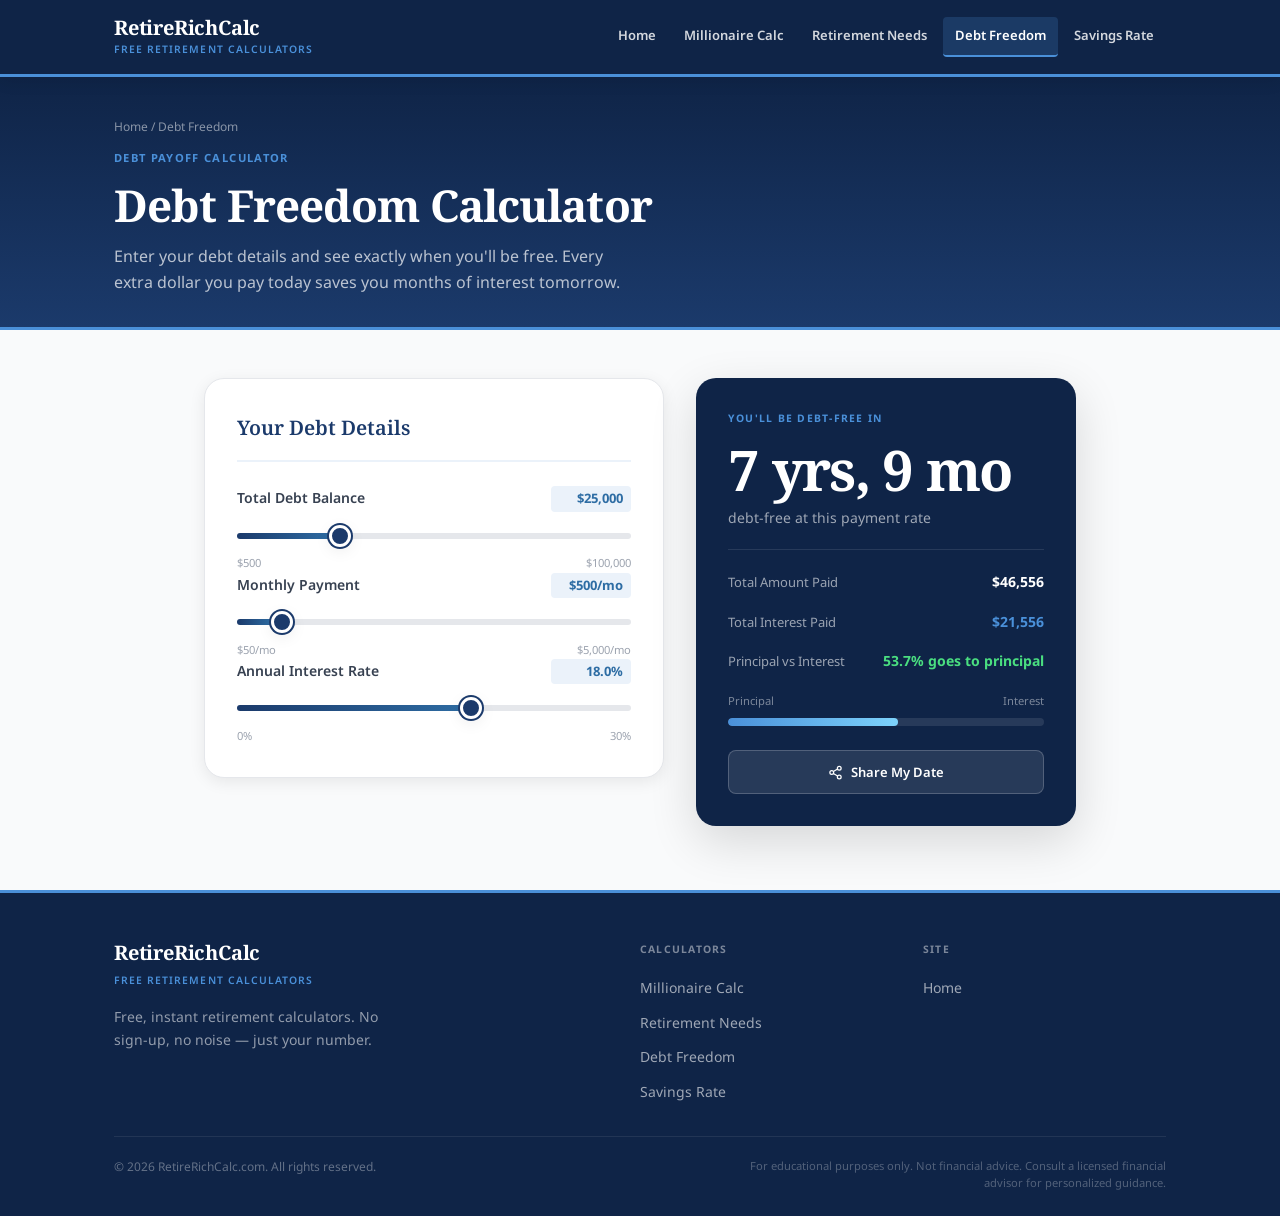
==== debt-freedom/index.html @ 18fa4be6 "Initial commit: RetireRichCalc.com production site - Homepage with Millionaire Calculator (featured)" ====
<!DOCTYPE html>
<html lang="en">
<head>
  <meta charset="UTF-8">
  <meta name="viewport" content="width=device-width, initial-scale=1.0">
  <title>Debt Freedom Calculator | RetireRichCalc</title>
  <meta name="description" content="Find out exactly when you'll be debt-free and how much interest you'll save. Free debt payoff calculator with live results.">
  <meta name="theme-color" content="#0F2447">
  <link rel="canonical" href="https://retirerichcalc.com/debt-freedom/">
  <link rel="alternate" hreflang="en" href="https://retirerichcalc.com/debt-freedom/">
  <link rel="alternate" hreflang="x-default" href="https://retirerichcalc.com/debt-freedom/">
  <meta property="og:type"        content="website">
  <meta property="og:title"       content="Debt Freedom Calculator | RetireRichCalc">
  <meta property="og:description" content="See exactly when you'll be debt-free and how much interest you'll save.">
  <meta property="og:url"         content="https://retirerichcalc.com/debt-freedom/">
  <link rel="preconnect" href="https://fonts.googleapis.com">
  <link rel="preconnect" href="https://fonts.gstatic.com" crossorigin>
  <link href="https://fonts.googleapis.com/css2?family=Noto+Serif:wght@400;600;700&family=Noto+Sans:wght@400;500;600;700&display=swap" rel="stylesheet">
  <link rel="stylesheet" href="/assets/css/main.css">
  <link rel="icon" type="image/svg+xml" href="data:image/svg+xml,%3Csvg xmlns='http://www.w3.org/2000/svg' viewBox='0 0 32 32'%3E%3Crect width='32' height='32' rx='6' fill='%230F2447'/%3E%3Ctext x='16' y='23' font-family='serif' font-size='20' font-weight='bold' fill='white' text-anchor='middle'%3E%24%3C/text%3E%3C/svg%3E">
  <script async src="https://pagead2.googlesyndication.com/pagead/js/adsbygoogle.js?client=ca-pub-4785900830813173" crossorigin="anonymous"></script>
  <script type="application/ld+json">
  {"@context":"https://schema.org","@type":"WebApplication","name":"Debt Freedom Calculator — RetireRichCalc","url":"https://retirerichcalc.com/debt-freedom/","description":"Calculate when you'll be debt-free and how much interest you'll pay.","applicationCategory":"FinanceApplication","operatingSystem":"Any","offers":{"@type":"Offer","price":"0","priceCurrency":"USD"}}
  </script>
</head>
<body>

<a href="#main" class="skip-link">Skip to calculator</a>

<header class="site-header" role="banner">
  <div class="header-inner">
    <a href="/" class="site-logo" aria-label="RetireRichCalc — Home">
      <span class="logo-text">RetireRichCalc</span>
      <span class="logo-sub">Free Retirement Calculators</span>
    </a>
    <button class="nav-toggle" aria-label="Open navigation" aria-expanded="false">
      <span></span><span></span><span></span>
    </button>
    <nav class="site-nav" role="navigation" aria-label="Main navigation">
      <a href="/"                  class="nav-link">Home</a>
      <a href="/millionaire/"      class="nav-link">Millionaire Calc</a>
      <a href="/retirement-needs/" class="nav-link">Retirement Needs</a>
      <a href="/debt-freedom/"     class="nav-link active">Debt Freedom</a>
      <a href="/savings-rate/"     class="nav-link">Savings Rate</a>
    </nav>
  </div>
</header>

<main id="main">

  <div class="page-header">
    <div class="page-header-inner">
      <div class="page-breadcrumb"><a href="/">Home</a> / Debt Freedom</div>
      <div class="page-eyebrow">Debt Payoff Calculator</div>
      <h1 class="page-title">Debt Freedom Calculator</h1>
      <p class="page-desc">Enter your debt details and see exactly when you'll be free. Every extra dollar you pay today saves you months of interest tomorrow.</p>
    </div>
  </div>

  <section class="calc-section" aria-label="Debt Freedom Calculator">
    <div class="calc-wrap">
      <div class="calc-grid">

        <div class="calc-inputs" role="form" aria-label="Calculator inputs">
          <h2 class="calc-inputs-heading">Your Debt Details</h2>

          <div class="input-group">
            <div class="input-row">
              <label class="input-label-text" for="totalDebt">Total Debt Balance</label>
              <span class="input-value-display" id="dTotalDebt">$25,000</span>
            </div>
            <div class="slider-wrap">
              <input type="range" id="totalDebt" min="500" max="100000" step="500" value="25000" aria-label="Total debt balance">
            </div>
            <div class="slider-minmax"><span class="slider-min">$500</span><span class="slider-max">$100,000</span></div>
          </div>

          <div class="input-group">
            <div class="input-row">
              <label class="input-label-text" for="monthlyPayment">Monthly Payment</label>
              <span class="input-value-display" id="dMonthlyPayment">$500/mo</span>
            </div>
            <div class="slider-wrap">
              <input type="range" id="monthlyPayment" min="50" max="5000" step="50" value="500" aria-label="Monthly payment">
            </div>
            <div class="slider-minmax"><span class="slider-min">$50/mo</span><span class="slider-max">$5,000/mo</span></div>
          </div>

          <div class="input-group">
            <div class="input-row">
              <label class="input-label-text" for="annualRate">Annual Interest Rate</label>
              <span class="input-value-display" id="dAnnualRate">18.0%</span>
            </div>
            <div class="slider-wrap">
              <input type="range" id="annualRate" min="0" max="30" step="0.5" value="18" aria-label="Annual interest rate">
            </div>
            <div class="slider-minmax"><span class="slider-min">0%</span><span class="slider-max">30%</span></div>
          </div>

        </div>

        <div class="calc-results" aria-live="polite" aria-label="Results">
          <div class="result-eyebrow">You'll be debt-free in</div>
          <div class="result-primary">
            <div class="result-number" id="rMonths">—</div>
            <div class="result-sub"    id="rSub">at this payment rate</div>
          </div>
          <div class="result-divider"></div>
          <div class="result-stats">
            <div class="stat-row">
              <span class="stat-label">Total Amount Paid</span>
              <span class="stat-value" id="rTotalPaid">—</span>
            </div>
            <div class="stat-row">
              <span class="stat-label">Total Interest Paid</span>
              <span class="stat-value accent" id="rInterest">—</span>
            </div>
            <div class="stat-row">
              <span class="stat-label">Principal vs Interest</span>
              <span class="stat-value green" id="rSavings">—</span>
            </div>
          </div>
          <div class="result-bar-section">
            <div class="result-bar-labels"><span>Principal</span><span>Interest</span></div>
            <div class="result-bar-track"><div class="result-bar-fill" id="rBar" style="width:50%"></div></div>
          </div>
          <button class="btn-share" onclick="shareDebt()" aria-label="Share your result">
            <svg width="15" height="15" viewBox="0 0 24 24" fill="none" stroke="currentColor" stroke-width="2" aria-hidden="true">
              <circle cx="18" cy="5" r="3"/><circle cx="6" cy="12" r="3"/><circle cx="18" cy="19" r="3"/>
              <line x1="8.59" y1="13.51" x2="15.42" y2="17.49"/><line x1="15.41" y1="6.51" x2="8.59" y2="10.49"/>
            </svg>
            Share My Date
          </button>
        </div>

      </div>
    </div>
  </section>

</main>

<footer class="site-footer" role="contentinfo">
  <div class="footer-inner">
    <div class="footer-grid">
      <div>
        <div class="footer-logo">
          <span class="logo-text">RetireRichCalc</span>
          <span class="logo-sub" style="display:block;margin-top:4px;">Free Retirement Calculators</span>
        </div>
        <p class="footer-desc">Free, instant retirement calculators. No sign-up, no noise — just your number.</p>
      </div>
      <div>
        <div class="footer-col-title">Calculators</div>
        <ul class="footer-links">
          <li><a href="/millionaire/">Millionaire Calc</a></li>
          <li><a href="/retirement-needs/">Retirement Needs</a></li>
          <li><a href="/debt-freedom/">Debt Freedom</a></li>
          <li><a href="/savings-rate/">Savings Rate</a></li>
        </ul>
      </div>
      <div>
        <div class="footer-col-title">Site</div>
        <ul class="footer-links"><li><a href="/">Home</a></li></ul>
      </div>
    </div>
    <div class="footer-bottom">
      <div class="footer-copyright">&copy; 2026 RetireRichCalc.com. All rights reserved.</div>
      <p class="footer-disclaimer">For educational purposes only. Not financial advice. Consult a licensed financial advisor for personalized guidance.</p>
    </div>
  </div>
</footer>

<div id="rrc-toast" class="toast" role="status" aria-live="polite"></div>
<script src="/assets/js/shared.js"></script>
<script src="/assets/js/debt.js"></script>
</body>
</html>
---- assets/css/main.css ----
/* ============================================================
   RetireRichCalc — main.css
   Design system: DESIGN.md
   Fonts: Noto Serif (headings) + Noto Sans (body)
   ============================================================ */

@import url('https://fonts.googleapis.com/css2?family=Noto+Serif:wght@400;600;700&family=Noto+Sans:wght@400;500;600;700&display=swap');

/* ── Design Tokens ── */
:root {
  --color-navy-dark:  #0F2447;
  --color-navy:       #1B3A6B;
  --color-blue:       #2E6DA4;
  --color-blue-light: #4A90D9;
  --color-blue-pale:  #EBF2FA;
  --color-blue-faint: #F4F8FD;
  --color-red:        #C41230;
  --color-white:      #FFFFFF;
  --color-gray-50:    #F9FAFB;
  --color-gray-100:   #F3F4F6;
  --color-gray-200:   #E5E7EB;
  --color-gray-400:   #9CA3AF;
  --color-gray-600:   #4B5563;
  --color-gray-700:   #374151;
  --color-gray-900:   #111827;
  --color-green:      #16A34A;
  --color-green-pale: #DCFCE7;

  --font-serif: 'Noto Serif', Georgia, 'Times New Roman', serif;
  --font-sans:  'Noto Sans', -apple-system, BlinkMacSystemFont, 'Segoe UI', sans-serif;

  --space-1: 0.25rem;  --space-2: 0.5rem;   --space-3: 0.75rem;
  --space-4: 1rem;     --space-5: 1.25rem;  --space-6: 1.5rem;
  --space-8: 2rem;     --space-10: 2.5rem;  --space-12: 3rem;
  --space-16: 4rem;    --space-20: 5rem;    --space-24: 6rem;

  --radius-sm:   4px;
  --radius-md:   8px;
  --radius-lg:   12px;
  --radius-xl:   20px;
  --radius-full: 9999px;

  --shadow-sm:  0 1px 2px rgba(0,0,0,.05);
  --shadow-md:  0 4px 16px rgba(0,0,0,.08);
  --shadow-lg:  0 8px 28px rgba(0,0,0,.11);
  --shadow-xl:  0 16px 48px rgba(0,0,0,.14);

  --max-width:   1100px;
  --calc-width:  920px;

  --ease-out: cubic-bezier(0.16, 1, 0.3, 1);
  --ease-in-out: cubic-bezier(0.45, 0, 0.55, 1);
}

/* ── Reset ── */
*, *::before, *::after { box-sizing: border-box; margin: 0; padding: 0; }
html { scroll-behavior: smooth; font-size: 16px; }
body {
  font-family: var(--font-sans);
  color: var(--color-gray-900);
  background: var(--color-white);
  line-height: 1.65;
  -webkit-font-smoothing: antialiased;
  -moz-osx-font-smoothing: grayscale;
}
img, svg { display: block; max-width: 100%; }
a { color: var(--color-blue); text-decoration: none; }
a:hover { text-decoration: underline; }
button { font-family: inherit; cursor: pointer; }

/* ── Skip link ── */
.skip-link {
  position: absolute;
  top: -100%;
  left: var(--space-4);
  background: var(--color-navy-dark);
  color: var(--color-white);
  padding: var(--space-3) var(--space-5);
  border-radius: var(--radius-md);
  font-size: 0.875rem;
  font-weight: 600;
  z-index: 9999;
}
.skip-link:focus { top: var(--space-3); }

/* ── Layout ── */
.container {
  max-width: var(--max-width);
  margin: 0 auto;
  padding: 0 var(--space-6);
}
.sr-only {
  position: absolute;
  width: 1px; height: 1px;
  overflow: hidden;
  clip: rect(0,0,0,0);
  white-space: nowrap;
}

/* ═══════════════════════════════════════════
   SITE HEADER
   ═══════════════════════════════════════════ */
.site-header {
  background: var(--color-navy-dark);
  border-bottom: 3px solid var(--color-blue-light);
  position: sticky;
  top: 0;
  z-index: 200;
  box-shadow: var(--shadow-md);
}
.header-inner {
  display: flex;
  align-items: center;
  justify-content: space-between;
  max-width: var(--max-width);
  margin: 0 auto;
  padding: var(--space-4) var(--space-6);
  gap: var(--space-4);
}

/* Logo */
.site-logo {
  display: flex;
  flex-direction: column;
  text-decoration: none;
  flex-shrink: 0;
}
.site-logo:hover { text-decoration: none; }
.logo-text {
  font-family: var(--font-serif);
  font-size: 1.25rem;
  font-weight: 700;
  color: var(--color-white);
  letter-spacing: -0.01em;
  line-height: 1.2;
}
.logo-sub {
  font-size: 0.65rem;
  font-weight: 600;
  letter-spacing: 0.1em;
  text-transform: uppercase;
  color: var(--color-blue-light);
  margin-top: 1px;
}

/* Nav */
.site-nav {
  display: flex;
  align-items: center;
  gap: var(--space-1);
}
.nav-link {
  font-size: 0.8125rem;
  font-weight: 600;
  color: rgba(255,255,255,.82);
  padding: var(--space-2) var(--space-3);
  border-radius: var(--radius-sm);
  border-bottom: 2px solid transparent;
  transition: color 0.15s, background 0.15s;
  white-space: nowrap;
  text-decoration: none;
}
.nav-link:hover {
  color: var(--color-white);
  background: rgba(255,255,255,.1);
  text-decoration: none;
}
.nav-link.active {
  color: var(--color-white);
  background: rgba(74,144,217,.2);
  border-bottom-color: var(--color-blue-light);
}

/* Hamburger */
.nav-toggle {
  display: none;
  flex-direction: column;
  gap: 5px;
  background: none;
  border: none;
  padding: var(--space-2);
}
.nav-toggle span {
  display: block;
  width: 22px;
  height: 2px;
  background: var(--color-white);
  border-radius: 2px;
  transition: transform 0.25s, opacity 0.25s;
}
.nav-toggle[aria-expanded="true"] span:nth-child(1) { transform: translateY(7px) rotate(45deg); }
.nav-toggle[aria-expanded="true"] span:nth-child(2) { opacity: 0; }
.nav-toggle[aria-expanded="true"] span:nth-child(3) { transform: translateY(-7px) rotate(-45deg); }

/* ═══════════════════════════════════════════
   HERO — Homepage
   ═══════════════════════════════════════════ */
.hero {
  background: linear-gradient(155deg, var(--color-navy-dark) 0%, var(--color-navy) 55%, #224f8a 100%);
  padding: var(--space-16) 0 var(--space-12);
  position: relative;
  overflow: hidden;
}
.hero::before {
  content: '';
  position: absolute;
  inset: 0;
  background-image:
    radial-gradient(circle at 20% 80%, rgba(74,144,217,.12) 0%, transparent 50%),
    radial-gradient(circle at 80% 20%, rgba(46,109,164,.15) 0%, transparent 50%);
  pointer-events: none;
}
.hero-inner {
  position: relative;
  max-width: var(--max-width);
  margin: 0 auto;
  padding: 0 var(--space-6);
  text-align: center;
}
.hero-badge {
  display: inline-flex;
  align-items: center;
  gap: var(--space-2);
  font-size: 0.7rem;
  font-weight: 700;
  letter-spacing: 0.12em;
  text-transform: uppercase;
  color: var(--color-blue-light);
  background: rgba(74,144,217,.15);
  border: 1px solid rgba(74,144,217,.3);
  padding: var(--space-2) var(--space-4);
  border-radius: var(--radius-full);
  margin-bottom: var(--space-6);
}
.hero-title {
  font-family: var(--font-serif);
  font-size: clamp(2rem, 5vw, 3.5rem);
  font-weight: 700;
  color: var(--color-white);
  line-height: 1.15;
  letter-spacing: -0.025em;
  margin-bottom: var(--space-5);
}
.hero-subtitle {
  font-size: clamp(1rem, 2vw, 1.2rem);
  color: rgba(255,255,255,.78);
  max-width: 560px;
  margin: 0 auto var(--space-10);
  line-height: 1.65;
}

/* ── Page Header (calculator pages) ── */
.page-header {
  background: linear-gradient(180deg, var(--color-navy-dark) 0%, var(--color-navy) 100%);
  padding: var(--space-10) 0 var(--space-8);
  border-bottom: 3px solid var(--color-blue-light);
}
.page-header-inner {
  max-width: var(--max-width);
  margin: 0 auto;
  padding: 0 var(--space-6);
}
.page-breadcrumb {
  font-size: 0.75rem;
  color: rgba(255,255,255,.5);
  margin-bottom: var(--space-3);
}
.page-breadcrumb a { color: rgba(255,255,255,.5); }
.page-breadcrumb a:hover { color: var(--color-white); }
.page-eyebrow {
  font-size: 0.7rem;
  font-weight: 700;
  letter-spacing: 0.12em;
  text-transform: uppercase;
  color: var(--color-blue-light);
  margin-bottom: var(--space-3);
}
.page-title {
  font-family: var(--font-serif);
  font-size: clamp(1.625rem, 4vw, 2.75rem);
  font-weight: 700;
  color: var(--color-white);
  line-height: 1.2;
  letter-spacing: -0.02em;
  margin-bottom: var(--space-3);
}
.page-desc {
  font-size: 1rem;
  color: rgba(255,255,255,.7);
  max-width: 520px;
  line-height: 1.6;
}

/* ═══════════════════════════════════════════
   CALCULATOR LAYOUT
   ═══════════════════════════════════════════ */
.calc-section {
  background: var(--color-gray-50);
  padding: var(--space-12) 0 var(--space-16);
}
.calc-wrap {
  max-width: var(--calc-width);
  margin: 0 auto;
  padding: 0 var(--space-6);
}
.calc-grid {
  display: grid;
  grid-template-columns: 1fr 380px;
  gap: var(--space-8);
  align-items: start;
}

/* Inputs panel */
.calc-inputs {
  background: var(--color-white);
  border: 1px solid var(--color-gray-200);
  border-radius: var(--radius-xl);
  padding: var(--space-8);
  box-shadow: var(--shadow-md);
}
.calc-inputs-heading {
  font-family: var(--font-serif);
  font-size: 1.25rem;
  font-weight: 600;
  color: var(--color-navy);
  margin-bottom: var(--space-6);
  padding-bottom: var(--space-4);
  border-bottom: 2px solid var(--color-blue-pale);
}

/* Results panel */
.calc-results {
  background: var(--color-navy-dark);
  border-radius: var(--radius-xl);
  padding: var(--space-8);
  box-shadow: var(--shadow-xl);
  position: sticky;
  top: 84px;
}

/* ── Input Group ── */
.input-group { margin-bottom: var(--space-7); }
.input-group:last-child { margin-bottom: 0; }

.input-row {
  display: flex;
  justify-content: space-between;
  align-items: baseline;
  margin-bottom: var(--space-2);
}
.input-label-text {
  font-size: 0.875rem;
  font-weight: 600;
  color: var(--color-gray-700);
}
.input-value-display {
  font-size: 0.8125rem;
  font-weight: 700;
  color: var(--color-blue);
  background: var(--color-blue-pale);
  padding: 2px var(--space-2);
  border-radius: var(--radius-sm);
  min-width: 80px;
  text-align: right;
  font-variant-numeric: tabular-nums;
}

/* ── Slider ── */
.slider-wrap { position: relative; }

input[type="range"] {
  -webkit-appearance: none;
  appearance: none;
  width: 100%;
  height: 6px;
  border-radius: var(--radius-full);
  outline: none;
  cursor: pointer;
  background: var(--color-gray-200);
}
input[type="range"]::-webkit-slider-thumb {
  -webkit-appearance: none;
  width: 22px;
  height: 22px;
  border-radius: 50%;
  background: var(--color-navy);
  border: 3px solid var(--color-white);
  box-shadow: 0 0 0 2px var(--color-navy), var(--shadow-md);
  cursor: pointer;
  transition: transform 0.15s var(--ease-out), box-shadow 0.15s;
}
input[type="range"]::-moz-range-thumb {
  width: 22px;
  height: 22px;
  border-radius: 50%;
  background: var(--color-navy);
  border: 3px solid var(--color-white);
  box-shadow: 0 0 0 2px var(--color-navy), var(--shadow-md);
  cursor: pointer;
  transition: transform 0.15s var(--ease-out);
}
input[type="range"]:hover::-webkit-slider-thumb,
input[type="range"]:focus::-webkit-slider-thumb {
  transform: scale(1.18);
  box-shadow: 0 0 0 2px var(--color-navy), 0 4px 16px rgba(27,58,107,.45);
}
input[type="range"]:hover::-moz-range-thumb {
  transform: scale(1.18);
}

.slider-minmax {
  display: flex;
  justify-content: space-between;
  margin-top: var(--space-2);
}
.slider-min, .slider-max {
  font-size: 0.7rem;
  color: var(--color-gray-400);
}

/* ── Results Panel ── */
.result-eyebrow {
  font-size: 0.65rem;
  font-weight: 700;
  letter-spacing: 0.12em;
  text-transform: uppercase;
  color: var(--color-blue-light);
  margin-bottom: var(--space-3);
}
.result-primary { margin-bottom: var(--space-5); }
.result-number {
  font-family: var(--font-serif);
  font-size: clamp(2.25rem, 4.5vw, 3.5rem);
  font-weight: 700;
  color: var(--color-white);
  line-height: 1.05;
  letter-spacing: -0.03em;
  font-variant-numeric: tabular-nums;
  transition: all 0.3s var(--ease-out);
}
.result-sub {
  font-size: 0.875rem;
  color: rgba(255,255,255,.6);
  margin-top: var(--space-2);
}
.result-divider {
  height: 1px;
  background: rgba(255,255,255,.1);
  margin: var(--space-5) 0;
}
.result-stats { display: flex; flex-direction: column; gap: var(--space-4); }
.stat-row {
  display: flex;
  justify-content: space-between;
  align-items: baseline;
  gap: var(--space-2);
}
.stat-label {
  font-size: 0.8125rem;
  color: rgba(255,255,255,.58);
  line-height: 1.4;
}
.stat-value {
  font-size: 0.875rem;
  font-weight: 700;
  color: var(--color-white);
  text-align: right;
  font-variant-numeric: tabular-nums;
}
.stat-value.accent { color: var(--color-blue-light); }
.stat-value.green  { color: #4ADE80; }

/* Progress bar */
.result-bar-section { margin-top: var(--space-5); }
.result-bar-labels {
  display: flex;
  justify-content: space-between;
  margin-bottom: var(--space-2);
  font-size: 0.7rem;
  color: rgba(255,255,255,.45);
}
.result-bar-track {
  height: 8px;
  background: rgba(255,255,255,.1);
  border-radius: var(--radius-full);
  overflow: hidden;
}
.result-bar-fill {
  height: 100%;
  border-radius: var(--radius-full);
  background: linear-gradient(90deg, var(--color-blue-light) 0%, #7DD3FC 100%);
  transition: width 0.5s var(--ease-out);
  min-width: 4px;
}

/* ── Share Button ── */
.btn-share {
  display: flex;
  align-items: center;
  justify-content: center;
  gap: var(--space-2);
  width: 100%;
  padding: var(--space-3) var(--space-5);
  margin-top: var(--space-6);
  background: rgba(255,255,255,.1);
  border: 1px solid rgba(255,255,255,.2);
  border-radius: var(--radius-md);
  color: var(--color-white);
  font-size: 0.8125rem;
  font-weight: 600;
  cursor: pointer;
  transition: background 0.15s, border-color 0.15s;
  text-decoration: none;
}
.btn-share:hover {
  background: rgba(255,255,255,.18);
  border-color: rgba(255,255,255,.4);
  text-decoration: none;
  color: var(--color-white);
}

/* ── Toast ── */
.toast {
  position: fixed;
  bottom: var(--space-6);
  left: 50%;
  transform: translateX(-50%) translateY(16px);
  background: var(--color-navy-dark);
  color: var(--color-white);
  padding: var(--space-3) var(--space-6);
  border-radius: var(--radius-full);
  font-size: 0.875rem;
  font-weight: 600;
  box-shadow: var(--shadow-xl);
  border: 1px solid rgba(255,255,255,.12);
  opacity: 0;
  transition: opacity 0.25s, transform 0.25s var(--ease-out);
  pointer-events: none;
  z-index: 1000;
  white-space: nowrap;
}
.toast.show {
  opacity: 1;
  transform: translateX(-50%) translateY(0);
}

/* ═══════════════════════════════════════════
   HOMEPAGE — More Calculators Grid
   ═══════════════════════════════════════════ */
.more-calcs {
  background: var(--color-white);
  padding: var(--space-16) 0;
}
.section-heading {
  font-family: var(--font-serif);
  font-size: clamp(1.5rem, 3vw, 2rem);
  font-weight: 700;
  color: var(--color-navy);
  margin-bottom: var(--space-3);
  letter-spacing: -0.02em;
}
.section-sub {
  font-size: 1rem;
  color: var(--color-gray-600);
  max-width: 500px;
  margin-bottom: var(--space-8);
  line-height: 1.6;
}
.calc-cards-grid {
  display: grid;
  grid-template-columns: repeat(3, 1fr);
  gap: var(--space-5);
}
.calc-card-link {
  display: flex;
  flex-direction: column;
  background: var(--color-white);
  border: 1px solid var(--color-gray-200);
  border-radius: var(--radius-xl);
  padding: var(--space-7);
  text-decoration: none;
  transition: transform 0.2s var(--ease-out), box-shadow 0.2s, border-color 0.2s;
  box-shadow: var(--shadow-sm);
}
.calc-card-link:hover {
  transform: translateY(-4px);
  box-shadow: var(--shadow-lg);
  border-color: var(--color-blue-light);
  text-decoration: none;
}
.calc-card-icon {
  width: 48px;
  height: 48px;
  background: var(--color-blue-pale);
  border-radius: var(--radius-lg);
  display: flex;
  align-items: center;
  justify-content: center;
  margin-bottom: var(--space-4);
  flex-shrink: 0;
}
.calc-card-icon svg { width: 22px; height: 22px; }
.calc-card-title {
  font-family: var(--font-serif);
  font-size: 1.0625rem;
  font-weight: 600;
  color: var(--color-navy);
  margin-bottom: var(--space-2);
  line-height: 1.35;
}
.calc-card-desc {
  font-size: 0.875rem;
  color: var(--color-gray-600);
  line-height: 1.55;
  flex: 1;
}
.calc-card-arrow {
  display: inline-flex;
  align-items: center;
  gap: var(--space-1);
  margin-top: var(--space-4);
  font-size: 0.8125rem;
  font-weight: 700;
  color: var(--color-blue);
}

/* ── Trust Bar ── */
.trust-bar {
  background: var(--color-blue-pale);
  border-top: 1px solid rgba(74,144,217,.2);
  border-bottom: 1px solid rgba(74,144,217,.2);
  padding: var(--space-4) 0;
}
.trust-bar-inner {
  max-width: var(--max-width);
  margin: 0 auto;
  padding: 0 var(--space-6);
  display: flex;
  align-items: center;
  justify-content: center;
  gap: var(--space-8);
  flex-wrap: wrap;
}
.trust-item {
  display: flex;
  align-items: center;
  gap: var(--space-2);
  font-size: 0.8125rem;
  font-weight: 600;
  color: var(--color-navy);
}
.trust-item svg { width: 16px; height: 16px; color: var(--color-blue); flex-shrink: 0; }

/* ═══════════════════════════════════════════
   FOOTER
   ═══════════════════════════════════════════ */
.site-footer {
  background: var(--color-navy-dark);
  border-top: 3px solid var(--color-blue-light);
  padding: var(--space-12) 0 var(--space-6);
}
.footer-inner {
  max-width: var(--max-width);
  margin: 0 auto;
  padding: 0 var(--space-6);
}
.footer-grid {
  display: grid;
  grid-template-columns: 2fr 1fr 1fr;
  gap: var(--space-10);
  margin-bottom: var(--space-8);
}
.footer-logo { margin-bottom: var(--space-4); }
.footer-desc {
  font-size: 0.875rem;
  color: rgba(255,255,255,.55);
  line-height: 1.65;
  max-width: 280px;
}
.footer-col-title {
  font-size: 0.65rem;
  font-weight: 700;
  letter-spacing: 0.12em;
  text-transform: uppercase;
  color: rgba(255,255,255,.45);
  margin-bottom: var(--space-4);
}
.footer-links {
  list-style: none;
  display: flex;
  flex-direction: column;
  gap: var(--space-2);
}
.footer-links a {
  font-size: 0.875rem;
  color: rgba(255,255,255,.6);
  transition: color 0.15s;
}
.footer-links a:hover { color: var(--color-white); text-decoration: none; }
.footer-bottom {
  border-top: 1px solid rgba(255,255,255,.08);
  padding-top: var(--space-5);
  display: flex;
  justify-content: space-between;
  align-items: flex-start;
  gap: var(--space-4);
  flex-wrap: wrap;
}
.footer-copyright {
  font-size: 0.75rem;
  color: rgba(255,255,255,.35);
}
.footer-disclaimer {
  font-size: 0.7rem;
  color: rgba(255,255,255,.28);
  max-width: 440px;
  line-height: 1.55;
  text-align: right;
}

/* ═══════════════════════════════════════════
   AD UNIT
   ═══════════════════════════════════════════ */
.ad-unit {
  margin: var(--space-8) 0;
  text-align: center;
}
.ad-unit ins { display: block; }

/* ═══════════════════════════════════════════
   RESPONSIVE
   ═══════════════════════════════════════════ */
@media (max-width: 900px) {
  .calc-grid { grid-template-columns: 1fr; }
  .calc-results { position: static; }
  .calc-cards-grid { grid-template-columns: 1fr 1fr; }
  .footer-grid { grid-template-columns: 1fr 1fr; }
  .footer-grid > div:first-child { grid-column: 1 / -1; }
  .footer-desc { max-width: 100%; }
}

@media (max-width: 640px) {
  .header-inner { padding: var(--space-3) var(--space-4); }
  .site-nav {
    display: none;
    position: absolute;
    top: 100%;
    left: 0;
    right: 0;
    background: var(--color-navy-dark);
    flex-direction: column;
    align-items: stretch;
    padding: var(--space-3) var(--space-4) var(--space-4);
    border-top: 1px solid rgba(255,255,255,.1);
    box-shadow: var(--shadow-lg);
    gap: var(--space-1);
  }
  .site-nav.open { display: flex; }
  .site-header { position: relative; }
  .nav-toggle { display: flex; }
  .calc-cards-grid { grid-template-columns: 1fr; }
  .calc-inputs { padding: var(--space-5); }
  .calc-results { padding: var(--space-5); }
  .footer-grid { grid-template-columns: 1fr; }
  .trust-bar-inner { gap: var(--space-4); }
  .footer-bottom { flex-direction: column; }
  .footer-disclaimer { text-align: left; }
  .hero { padding: var(--space-12) 0 var(--space-10); }
}

@media (max-width: 420px) {
  .result-number { font-size: 2.25rem; }
}
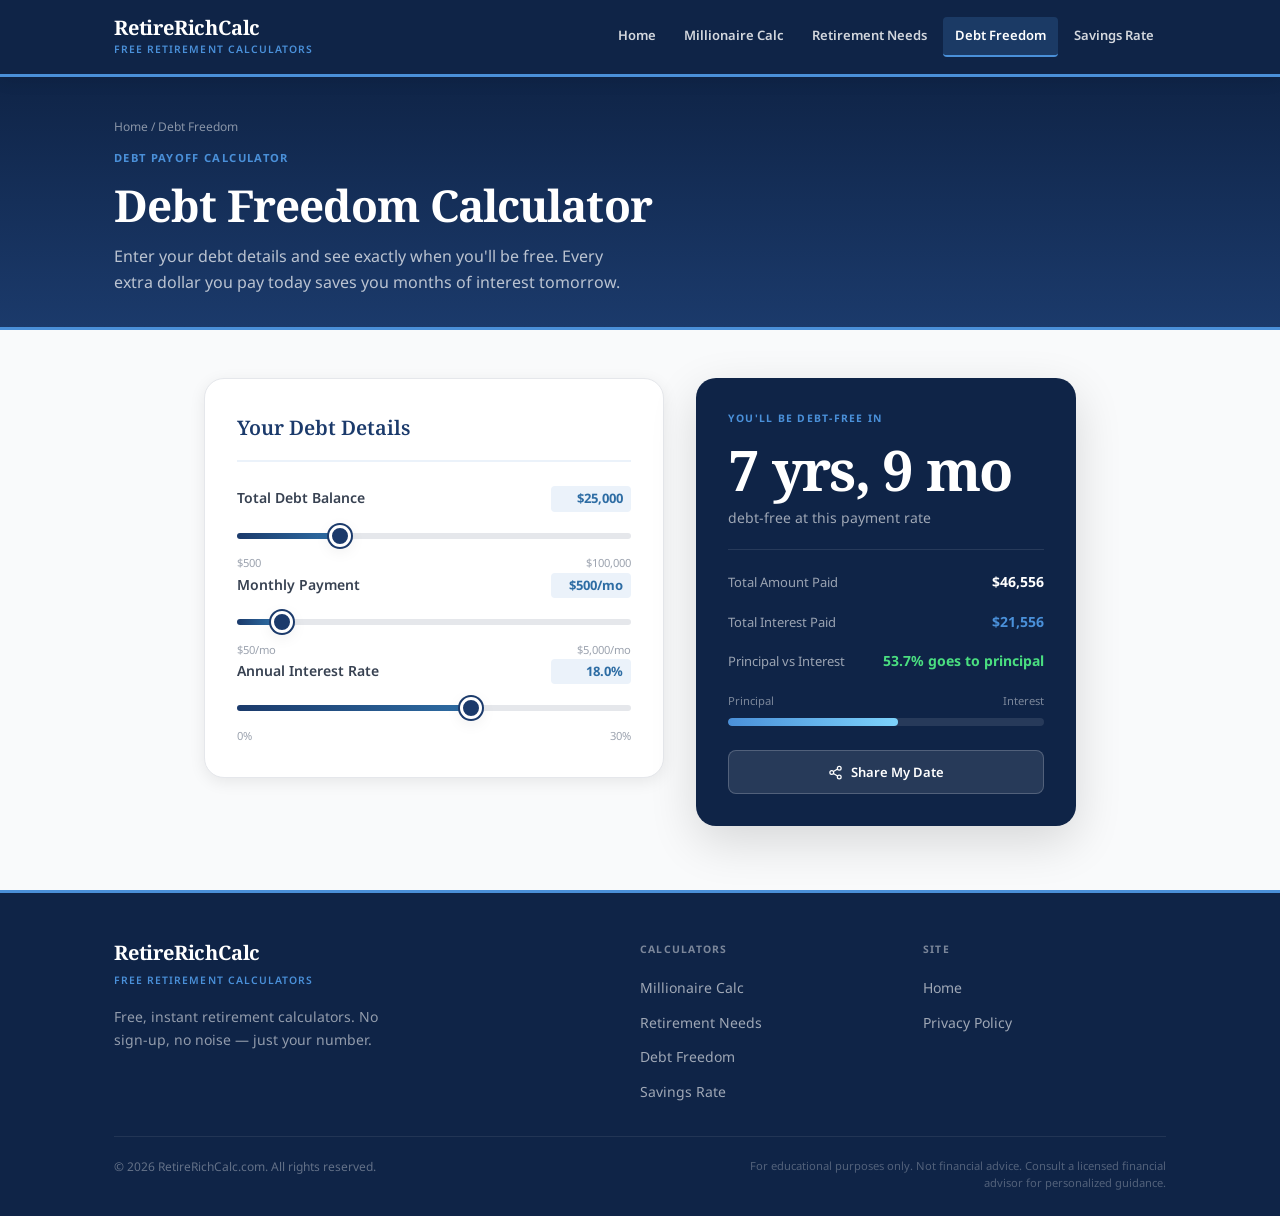
==== commit 13fa3217: "deploy: updated calculators, GitHub Actions workflow, privacy policy, status page" ====
--- a/debt-freedom/index.html
+++ b/debt-freedom/index.html
@@ -160,7 +160,10 @@
       </div>
       <div>
         <div class="footer-col-title">Site</div>
-        <ul class="footer-links"><li><a href="/">Home</a></li></ul>
+        <ul class="footer-links">
+          <li><a href="/">Home</a></li>
+          <li><a href="/privacy-policy/">Privacy Policy</a></li>
+        </ul>
       </div>
     </div>
     <div class="footer-bottom">
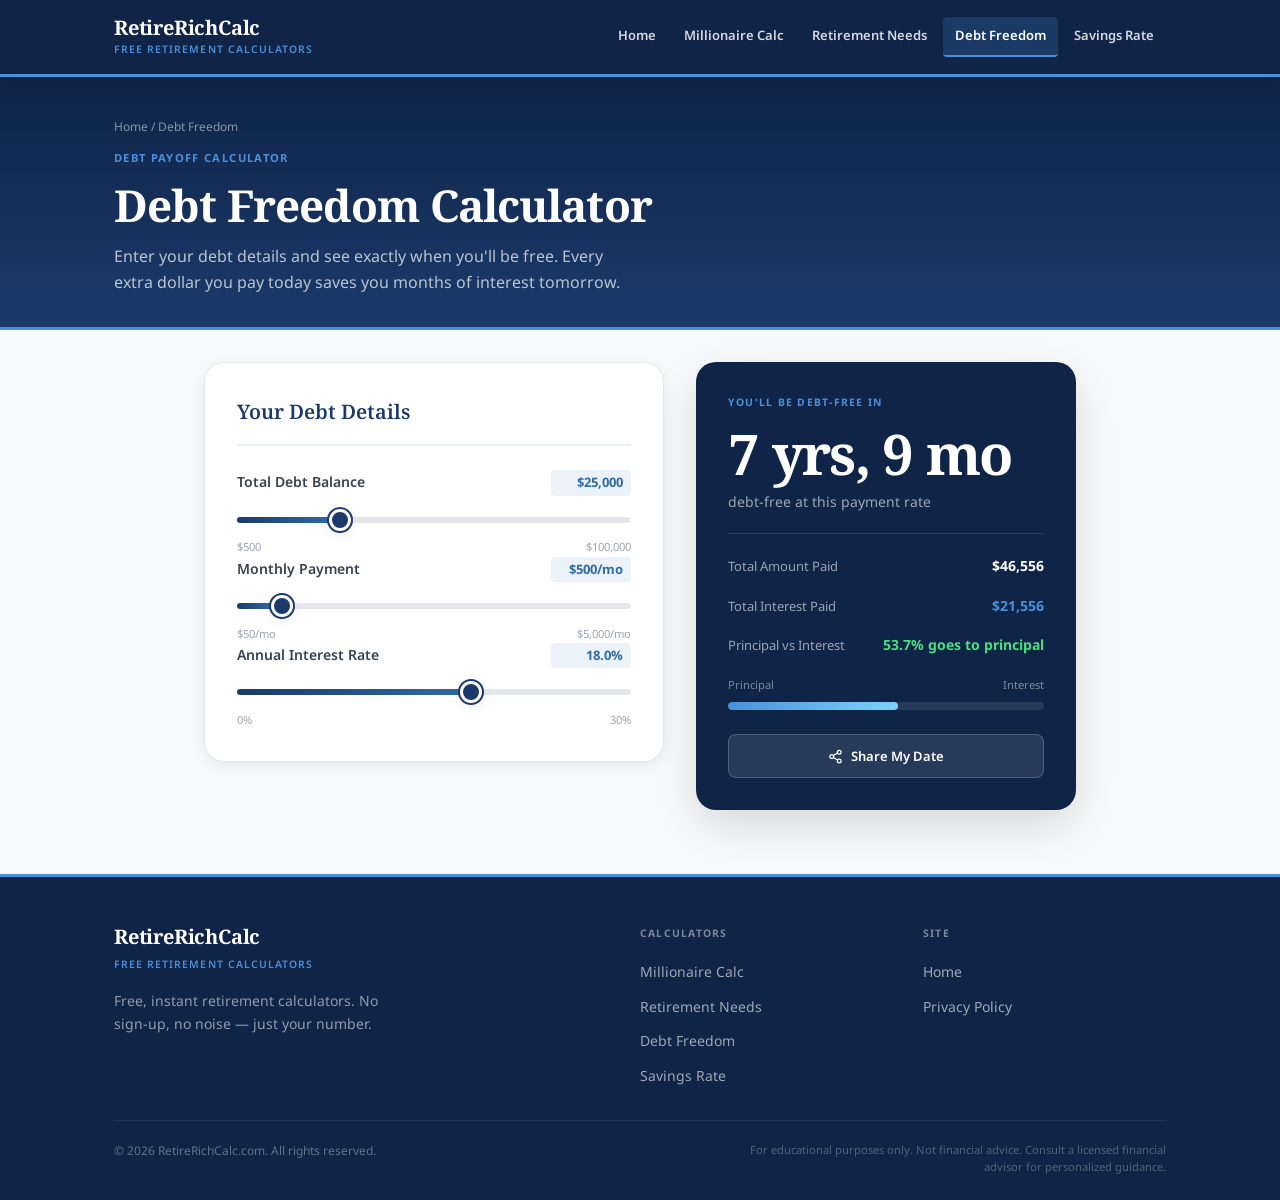
==== commit e4f2ee56: "Add ads.txt, _headers, and google-adsense-account meta tag" ====
--- a/debt-freedom/index.html
+++ b/debt-freedom/index.html
@@ -18,6 +18,8 @@
   <link href="https://fonts.googleapis.com/css2?family=Noto+Serif:wght@400;600;700&family=Noto+Sans:wght@400;500;600;700&display=swap" rel="stylesheet">
   <link rel="stylesheet" href="/assets/css/main.css">
   <link rel="icon" type="image/svg+xml" href="data:image/svg+xml,%3Csvg xmlns='http://www.w3.org/2000/svg' viewBox='0 0 32 32'%3E%3Crect width='32' height='32' rx='6' fill='%230F2447'/%3E%3Ctext x='16' y='23' font-family='serif' font-size='20' font-weight='bold' fill='white' text-anchor='middle'%3E%24%3C/text%3E%3C/svg%3E">
+  <script async src="https://pagead2.googlesyndication.com/pagead/js/adsbygoogle.js?client=ca-pub-4785900830813173"
+     crossorigin="anonymous"></script>
   <script async src="https://pagead2.googlesyndication.com/pagead/js/adsbygoogle.js?client=ca-pub-4785900830813173" crossorigin="anonymous"></script>
   <script type="application/ld+json">
   {"@context":"https://schema.org","@type":"WebApplication","name":"Debt Freedom Calculator — RetireRichCalc","url":"https://retirerichcalc.com/debt-freedom/","description":"Calculate when you'll be debt-free and how much interest you'll pay.","applicationCategory":"FinanceApplication","operatingSystem":"Any","offers":{"@type":"Offer","price":"0","priceCurrency":"USD"}}
--- a/assets/css/main.css
+++ b/assets/css/main.css
@@ -197,7 +197,7 @@
    ═══════════════════════════════════════════ */
 .hero {
   background: linear-gradient(155deg, var(--color-navy-dark) 0%, var(--color-navy) 55%, #224f8a 100%);
-  padding: var(--space-16) 0 var(--space-12);
+  padding: var(--space-16) 0 var(--space-8);
   position: relative;
   overflow: hidden;
 }
@@ -245,7 +245,7 @@
   font-size: clamp(1rem, 2vw, 1.2rem);
   color: rgba(255,255,255,.78);
   max-width: 560px;
-  margin: 0 auto var(--space-10);
+  margin: 0 auto var(--space-5);
   line-height: 1.65;
 }
 
@@ -296,7 +296,7 @@
    ═══════════════════════════════════════════ */
 .calc-section {
   background: var(--color-gray-50);
-  padding: var(--space-12) 0 var(--space-16);
+  padding: var(--space-8) 0 var(--space-16);
 }
 .calc-wrap {
   max-width: var(--calc-width);
@@ -569,7 +569,7 @@
 .calc-cards-grid {
   display: grid;
   grid-template-columns: repeat(3, 1fr);
-  gap: var(--space-5);
+  gap: var(--space-6);
 }
 .calc-card-link {
   display: flex;
@@ -577,7 +577,7 @@
   background: var(--color-white);
   border: 1px solid var(--color-gray-200);
   border-radius: var(--radius-xl);
-  padding: var(--space-7);
+  padding: 20px;
   text-decoration: none;
   transition: transform 0.2s var(--ease-out), box-shadow 0.2s, border-color 0.2s;
   box-shadow: var(--shadow-sm);
@@ -722,15 +722,18 @@
    AD UNIT
    ═══════════════════════════════════════════ */
 .ad-unit {
-  margin: var(--space-8) 0;
+  margin: var(--space-4) 0;
   text-align: center;
+  min-height: 0;
 }
 .ad-unit ins { display: block; }
+.ad-unit:empty { display: none; }
 
 /* ═══════════════════════════════════════════
    RESPONSIVE
    ═══════════════════════════════════════════ */
 @media (max-width: 900px) {
+  .hero { padding: var(--space-10) 0 var(--space-6); }
   .calc-grid { grid-template-columns: 1fr; }
   .calc-results { position: static; }
   .calc-cards-grid { grid-template-columns: 1fr 1fr; }
@@ -758,6 +761,8 @@
   .site-nav.open { display: flex; }
   .site-header { position: relative; }
   .nav-toggle { display: flex; }
+  .calc-section { padding: var(--space-6) 0; }
+  .more-calcs { padding: var(--space-10) 0; }
   .calc-cards-grid { grid-template-columns: 1fr; }
   .calc-inputs { padding: var(--space-5); }
   .calc-results { padding: var(--space-5); }
